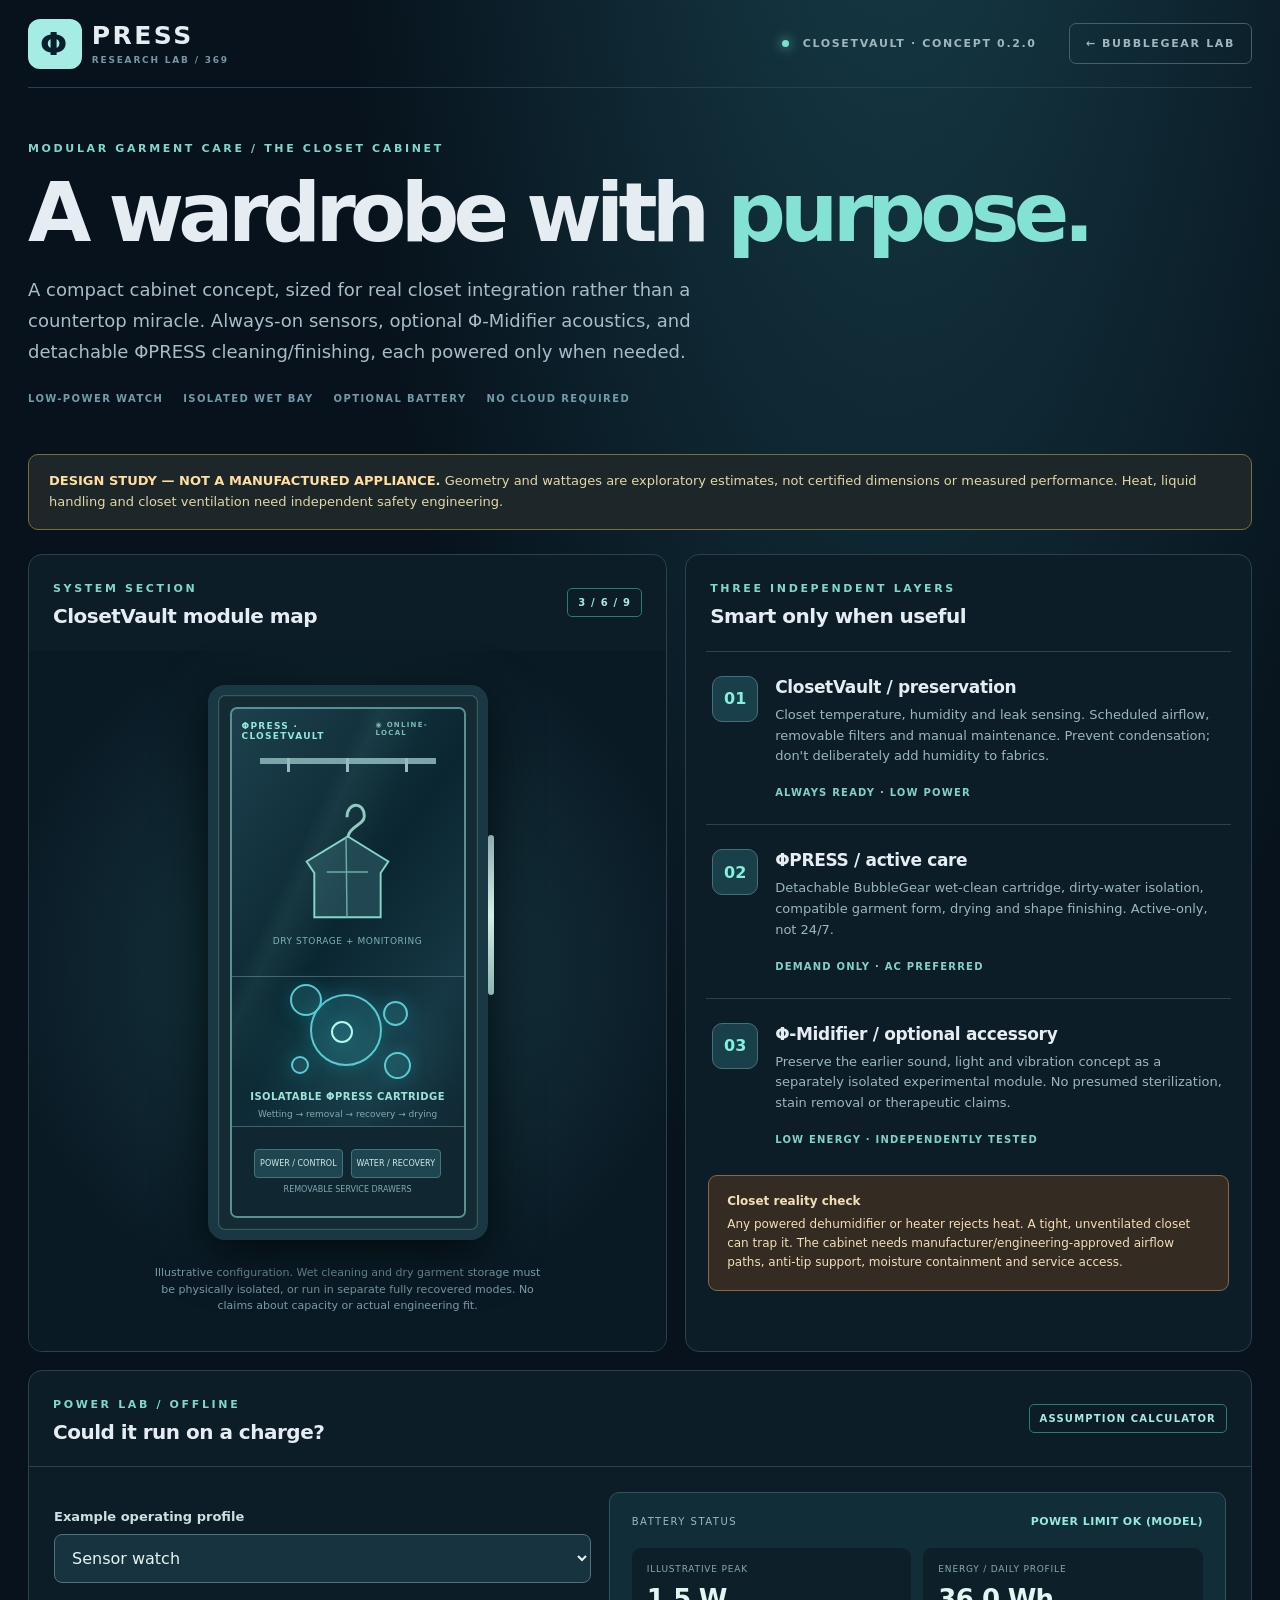
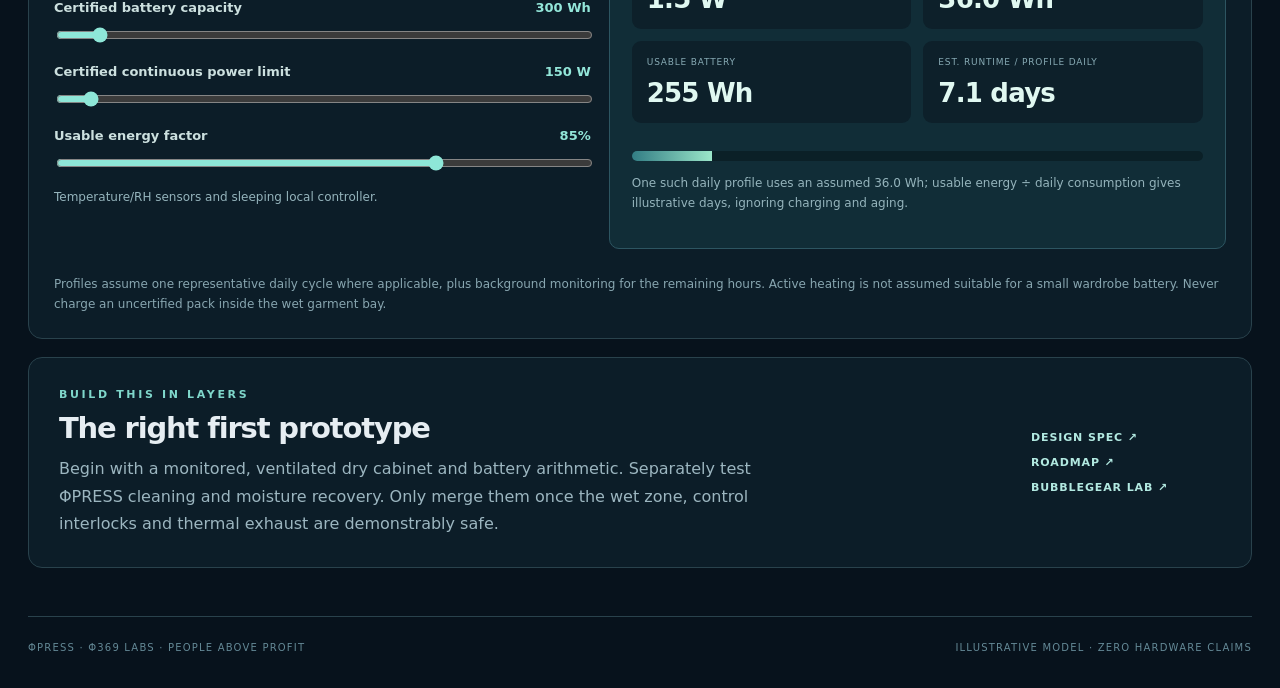
==== closetvault.html @ 200077fa "feat: add ClosetVault and Phi-Midifier cabinet power feasibility lab" ====
<!doctype html>
<html lang="en">
<head>
 <meta charset="UTF-8">
 <meta name="viewport" content="width=device-width, initial-scale=1">
 <meta name="theme-color" content="#08141e">
 <meta name="description" content="PhiPress ClosetVault, modular closet garment care concept and illustrative battery energy planner.">
 <title>ΦPRESS ClosetVault | Wardrobe Concept</title>
 <link rel="stylesheet" href="./assets/style.css">
 <link rel="stylesheet" href="./assets/closetvault.css">
</head>
<body>
<div class="shell">
<header class="topbar">
 <a class="brand" href="./"><span class="mark">Φ</span><span>PRESS<small>RESEARCH LAB / 369</small></span></a>
 <span class="build"><span class="pulse"></span> CLOSETVAULT · CONCEPT 0.2.0</span>
 <a class="repo" href="./">← BUBBLEGEAR LAB</a>
</header>
<main>
<section class="hero closet-hero">
 <div class="eyebrow">MODULAR GARMENT CARE / THE CLOSET CABINET</div>
 <h1>A wardrobe with <span>purpose.</span></h1>
 <p>A compact cabinet concept, sized for real closet integration rather than a countertop miracle. Always-on sensors, optional Φ-Midifier acoustics, and detachable ΦPRESS cleaning/finishing, each powered only when needed.</p>
 <div class="hero-tags"><span>LOW-POWER WATCH</span><span>ISOLATED WET BAY</span><span>OPTIONAL BATTERY</span><span>NO CLOUD REQUIRED</span></div>
</section>
<div class="disclaimer"><strong>DESIGN STUDY — NOT A MANUFACTURED APPLIANCE.</strong> Geometry and wattages are exploratory estimates, not certified dimensions or measured performance. Heat, liquid handling and closet ventilation need independent safety engineering.</div>
<section class="vault-grid">
 <div class="panel vault-panel">
  <div class="panelhead"><div><span class="overline">SYSTEM SECTION</span><h2>ClosetVault module map</h2></div><span class="code">3 / 6 / 9</span></div>
  <div class="cabinet-graphic" role="img" aria-label="Front-view conceptual cabinet with dry garment hang zone, configurable cleaning bay and isolated removable lower power and collection drawers.">
   <div class="case">
    <div class="glass-door">
      <div class="cabinet-lights">ΦPRESS · CLOSETVAULT <span>◉ ONLINE-LOCAL</span></div>
      <div class="bar"><i></i><i></i><i></i></div>
      <div class="hang-zone" id="zone-dry">
       <svg class="hanger" viewBox="0 0 105 130" aria-hidden="true"><path d="M52 19 C52 3 70 2 70 18 C70 27 55 28 53 39" fill="none" stroke="#90c9bf" stroke-width="3"/><path d="M53 39 L95 65 L87 77 L87 123 L18 123 L18 77 L10 65 Z" fill="#204752" stroke="#84d6c8" stroke-width="2"/><path d="M51 39 L52 123 M31 76 L74 76" fill="none" stroke="#68ada7" stroke-width="1.5"/></svg>
       <span class="zone-stamp">DRY STORAGE + MONITORING</span>
      </div>
      <div class="treatment-zone" id="zone-treatment"><div class="bubbles"><b></b><b></b><b></b><b></b><b></b><b></b></div><span>ISOLATABLE ΦPRESS CARTRIDGE</span><small>Wetting → removal → recovery → drying</small></div>
      <div class="service-zone" id="zone-service"><div class="mini-tray"><div>POWER / CONTROL</div><div>WATER / RECOVERY</div></div><span>REMOVABLE SERVICE DRAWERS</span></div>
    </div>
    <div class="door-handle"></div>
   </div>
   <p>Illustrative configuration. Wet cleaning and dry garment storage must be physically isolated, or run in separate fully recovered modes. No claims about capacity or actual engineering fit.</p>
  </div>
 </div>
 <div class="panel modules">
   <div class="panelhead"><div><span class="overline">THREE INDEPENDENT LAYERS</span><h2>Smart only when useful</h2></div></div>
   <article class="module-card" data-zone="dry"><div class="module-icon">01</div><div><h3>ClosetVault / preservation</h3><p>Closet temperature, humidity and leak sensing. Scheduled airflow, removable filters and manual maintenance. Prevent condensation; don't deliberately add humidity to fabrics.</p><span class="module-hint">ALWAYS READY · LOW POWER</span></div></article>
   <article class="module-card" data-zone="treatment"><div class="module-icon">02</div><div><h3>ΦPRESS / active care</h3><p>Detachable BubbleGear wet-clean cartridge, dirty-water isolation, compatible garment form, drying and shape finishing. Active-only, not 24/7.</p><span class="module-hint">DEMAND ONLY · AC PREFERRED</span></div></article>
   <article class="module-card" data-zone="service"><div class="module-icon">03</div><div><h3>Φ-Midifier / optional accessory</h3><p>Preserve the earlier sound, light and vibration concept as a separately isolated experimental module. No presumed sterilization, stain removal or therapeutic claims.</p><span class="module-hint">LOW ENERGY · INDEPENDENTLY TESTED</span></div></article>
   <div class="installation-note"><strong>Closet reality check</strong><p>Any powered dehumidifier or heater rejects heat. A tight, unventilated closet can trap it. The cabinet needs manufacturer/engineering-approved airflow paths, anti-tip support, moisture containment and service access.</p></div>
 </div>
</section>
<section class="power-section panel" id="power">
 <div class="panelhead"><div><span class="overline">POWER LAB / OFFLINE</span><h2>Could it run on a charge?</h2></div><span class="code">ASSUMPTION CALCULATOR</span></div>
 <div class="power-grid">
  <div class="power-inputs">
    <label for="power-mode">Example operating profile</label>
    <select id="power-mode">
      <option value="watch">Sensor watch</option>
      <option value="preserve">Preservation airflow</option>
      <option value="midifier">Φ-Midifier vibration</option>
      <option value="refresh">Gentle refresh</option>
      <option value="bubblegear">BubbleGear wet cleaning (no heated dry)</option>
      <option value="finish">Thermal dry + press</option>
    </select>
    <label for="battery">Certified battery capacity <span id="battery-value">300 Wh</span></label>
    <input id="battery" type="range" min="100" max="3000" value="300" step="50">
    <label for="output">Certified continuous power limit <span id="output-value">150 W</span></label>
    <input id="output" type="range" min="50" max="2000" value="150" step="50">
    <label for="efficiency">Usable energy factor <span id="efficiency-value">85%</span></label>
    <input id="efficiency" type="range" min="60" max="95" value="85" step="5">
    <p class="power-note" id="profile-note">Monitoring only.</p>
  </div>
  <div class="power-results">
    <div class="result-lead"><span>BATTERY STATUS</span><strong id="power-status" aria-live="polite">SUPPORTED BY MODEL</strong></div>
    <div class="power-cards">
      <div><span>ILLUSTRATIVE PEAK</span><strong id="peak">1.5 W</strong></div>
      <div><span>ENERGY / DAILY PROFILE</span><strong id="daily">36 Wh</strong></div>
      <div><span>USABLE BATTERY</span><strong id="usable">255 Wh</strong></div>
      <div><span>EST. RUNTIME / PROFILE DAILY</span><strong id="days">7.1 days</strong></div>
    </div>
    <div class="power-bar"><div id="battery-fill"></div></div>
    <p class="power-note" id="power-detail">Values are illustrative. Real battery ratings, inverter surge, charging losses, temperatures, standby loads and thermal cycles will change results.</p>
  </div>
 </div>
 <div class="power-foot">Profiles assume one representative daily cycle where applicable, plus background monitoring for the remaining hours. Active heating is not assumed suitable for a small wardrobe battery. Never charge an uncertified pack inside the wet garment bay.</div>
</section>
<section class="next panel"><div><div class="overline">BUILD THIS IN LAYERS</div><h2>The right first prototype</h2><p>Begin with a monitored, ventilated dry cabinet and battery arithmetic. Separately test ΦPRESS cleaning and moisture recovery. Only merge them once the wet zone, control interlocks and thermal exhaust are demonstrably safe.</p></div><div class="nextlinks"><a href="./docs/closetvault-concept.md">DESIGN SPEC ↗</a><a href="./docs/roadmap.md">ROADMAP ↗</a><a href="./">BUBBLEGEAR LAB ↗</a></div></section>
</main>
<footer><span>ΦPRESS · Φ369 LABS · PEOPLE ABOVE PROFIT</span><span>ILLUSTRATIVE MODEL · ZERO HARDWARE CLAIMS</span></footer>
</div>
<script type="module" src="./assets/closetvault.js"></script>
</body>
</html>
---- assets/style.css ----
:root{color-scheme:dark;font-family:Inter,ui-sans-serif,system-ui,-apple-system,Segoe UI,sans-serif;background:#07121c;color:#e6edf2;font-synthesis:none}
*{box-sizing:border-box}html{scroll-behavior:smooth}body{margin:0;background:radial-gradient(ellipse at 70% -20%,#18414d 0%,transparent 45%),#07121c}a{color:inherit}
.shell{max-width:1330px;margin:auto;padding:0 28px}.topbar{min-height:88px;border-bottom:1px solid #27404b;display:flex;align-items:center;gap:32px}
.brand{display:flex;align-items:center;gap:10px;text-decoration:none;font-weight:900;letter-spacing:.1em;font-size:25px;line-height:1}.brand .mark{background:#a5ede4;color:#07202b;padding:9px 12px;border-radius:12px;font-size:32px}.brand small{display:block;letter-spacing:.2em;font-weight:600;font-size:9px;color:#7796a4;margin-top:8px}
.build,.repo{font-size:11px;letter-spacing:.15em;font-weight:700;color:#9eb7bd}.build{margin-left:auto}.repo{text-decoration:none;border:1px solid #42606a;padding:13px 16px;border-radius:7px}.repo:hover{background:#17313d}.pulse{display:inline-block;background:#7be0ca;width:7px;height:7px;border-radius:50%;box-shadow:0 0 12px #7be0ca;margin-right:8px}
.hero{padding:54px 0 26px}.eyebrow,.overline{color:#7fd7cb;letter-spacing:.24em;font-size:11px;font-weight:800}.hero h1{font-size:clamp(50px,7vw,104px);line-height:1.03;letter-spacing:-.07em;margin:16px 0 20px;font-weight:800}.hero h1 span{color:#83e2d3}.hero p{max-width:760px;color:#a8bdc7;font-size:18px;line-height:1.7;margin:0}.hero p strong{color:#e3f6f4}.hero-tags{display:flex;gap:20px;flex-wrap:wrap;margin-top:26px;color:#6f9caa;font-size:10px;letter-spacing:.14em;font-weight:800}
.disclaimer{background:#1d2729;border:1px solid #786e39;border-radius:10px;padding:16px 20px;color:#e3d7a6;font-size:13px;line-height:1.6;margin:24px 0}.disclaimer strong{color:#ffdea0}
.workspace{display:grid;grid-template-columns:minmax(0,1.65fr) minmax(320px,1fr);gap:18px}.panel{background:#0c1d28;border:1px solid #29424c;border-radius:14px;overflow:hidden}.panelhead{display:flex;justify-content:space-between;align-items:center;padding:22px 24px;min-height:96px}.panelhead h2{margin:8px 0 0;font-size:20px;letter-spacing:-.025em}.live,.code{border:1px solid #2c7a75;color:#a5ede4;padding:8px 10px;border-radius:5px;font-size:10px;font-weight:800;letter-spacing:.12em}.view{height:min(45vw,510px);min-height:360px;background:radial-gradient(circle at center,#102c3c 0%,#091a25 62%,#09151f);position:relative;border-top:1px solid #253d46;border-bottom:1px solid #253d46}.view canvas{width:100%;height:100%;display:block}.view-label{position:absolute;font-family:ui-monospace,monospace;letter-spacing:.1em;font-size:10px;color:#6993a2;pointer-events:none}.label-tl{left:20px;top:16px}.label-tr{right:20px;top:16px}.label-bl{left:20px;bottom:16px}.label-br{right:20px;bottom:16px}
.legend{display:flex;align-items:center;gap:22px;flex-wrap:wrap;color:#9db8c0;font-size:11px;padding:17px 24px}.dot{display:inline-block;width:8px;height:8px;border-radius:50%;margin-right:8px}.dot.attached{background:#d8b680}.dot.mobile{background:#72e7eb}.dot.captured{background:#8acaa0}.actions{border-top:1px solid #29424c;padding:18px 24px;display:flex;align-items:center;gap:12px;flex-wrap:wrap}button{font:inherit;cursor:pointer;border-radius:7px;padding:13px 17px;font-weight:800;letter-spacing:.04em;font-size:12px;transition:filter .15s}button:hover{filter:brightness(1.14)}button:focus-visible,select:focus-visible,input:focus-visible,a:focus-visible{outline:2px solid #a5ede4;outline-offset:3px}.primary{border:0;background:#94eadb;color:#0c2d34}.secondary{background:#132c37;border:1px solid #41606a;color:#b9d6dd}.elapsed{margin-left:auto;color:#89acba;font:12px ui-monospace,monospace}
.controls{padding-bottom:18px}.controls .panelhead{border-bottom:1px solid #29424c}.controls>.field{display:block;margin:24px 24px 10px;color:#a5bdc6;font-size:12px;font-weight:750;letter-spacing:.06em}.controls select{display:block;width:calc(100% - 48px);margin:0 24px;border:1px solid #3b5b65;border-radius:8px;background:#112b38;color:#e8f2f5;font:inherit;font-size:14px;padding:13px}
.sliders{margin:32px 24px 0}.sliderhead{display:flex;justify-content:space-between;gap:14px;font-size:13px;color:#cadbe0;margin:22px 0 11px}.sliderhead output{color:#83e2d3;font:700 13px ui-monospace,monospace}.sliders input{width:100%;accent-color:#84e0d3;cursor:pointer}.note{margin:30px 24px 20px;color:#80a1ae;line-height:1.7;font-size:12px}.readout{border-top:1px solid #29424c;padding:22px 24px;display:flex;align-items:center;justify-content:space-between;gap:12px}.readout span{font-size:10px;letter-spacing:.15em;color:#739baa}.readout strong{font-size:11px;letter-spacing:.07em;color:#a5ede4;text-align:right}
.metrics{display:grid;grid-template-columns:repeat(4,minmax(0,1fr));gap:18px;margin-top:18px}.metric{padding:24px}.metric span{font-size:10px;font-weight:800;color:#88aebb;letter-spacing:.14em}.metric strong{display:block;font-size:38px;margin:13px 0;font-variant-numeric:tabular-nums;letter-spacing:-.04em}.metric small{display:block;color:#7292a0;font-size:11px;line-height:1.6}.metric.highlight{background:#123e43;border-color:#2a817b}.metric.highlight strong{color:#a4f5e5}.metric.highlight small{color:#9cc9c6}
.next{margin:18px 0 48px;padding:30px;display:flex;justify-content:space-between;gap:50px;align-items:center}.next h2{font-size:29px;letter-spacing:-.04em;margin:10px 0}.next p{max-width:700px;line-height:1.7;color:#9cb6c0;margin:0}.nextlinks{display:flex;flex-direction:column;min-width:190px;gap:12px}.nextlinks a{color:#b2e9e1;font-size:11px;font-weight:800;letter-spacing:.08em;text-decoration:none}.nextlinks a:hover{text-decoration:underline}footer{border-top:1px solid #29424c;padding:25px 0 35px;display:flex;justify-content:space-between;gap:20px;color:#648996;font-size:10px;letter-spacing:.12em}
@media(max-width:900px){.workspace{grid-template-columns:1fr}.view{height:480px}.metrics{grid-template-columns:repeat(2,1fr)}.next{align-items:flex-start;flex-direction:column}.build{display:none}.repo{margin-left:auto}}@media(max-width:550px){.shell{padding:0 14px}.topbar{min-height:74px;gap:10px}.brand{font-size:19px}.brand .mark{font-size:24px;padding:8px}.repo{font-size:9px;padding:10px}.hero{padding:38px 0 10px}.hero p{font-size:15px}.view{height:365px;min-height:0}.view-label{font-size:8px}.legend{gap:12px}.metrics{gap:10px}.metric{padding:17px}.metric strong{font-size:28px}.panelhead{padding:18px}.next{padding:22px}.elapsed{width:100%;margin-left:0}footer{flex-direction:column}}
---- assets/closetvault.css ----
.closet-hero h1{font-size:clamp(45px,6.4vw,89px)}.vault-grid{display:grid;grid-template-columns:minmax(0,1.06fr) minmax(340px,.94fr);gap:18px}.cabinet-graphic{padding:18px 20px 20px;background:radial-gradient(circle at 50% 45%,#173c44,#0a1a25 70%);min-height:700px;display:flex;flex-direction:column;align-items:center;justify-content:center}.case{width:min(280px,85%);height:555px;background:#142b33;border:10px solid #193843;border-radius:17px;box-shadow:0 14px 50px #02090c, inset 0 0 2px #99dcd2;position:relative;padding:12px}.glass-door{height:100%;border-radius:7px;background:linear-gradient(125deg,#1d414d,#0a2631 44%,#163744 70%,#0b202a);border:2px solid #5a9091;display:flex;flex-direction:column;overflow:hidden;position:relative}.glass-door:after{content:"";position:absolute;inset:0;background:linear-gradient(115deg,transparent 28%,rgba(155,235,218,.06) 32%,transparent 43%);pointer-events:none}.cabinet-lights{color:#8fe8da;padding:12px 10px;font-size:9px;letter-spacing:.14em;font-weight:800;display:flex;justify-content:space-between}.cabinet-lights span{font-size:7px;color:#78b9b4}.bar{height:6px;background:#7ca5a9;margin:5px 28px;display:flex;justify-content:space-around}.bar i{width:3px;height:14px;background:#96bbc2}.hang-zone{height:210px;border-bottom:1px solid #44616a;display:flex;flex-direction:column;align-items:center;justify-content:center;gap:12px}.hanger{height:125px;max-width:120px}.zone-stamp{font-size:9px;letter-spacing:.06em;color:#7cb4b6}.treatment-zone{flex:1;min-height:150px;display:flex;align-items:center;justify-content:center;flex-direction:column;border-bottom:1px solid #44616a;background:radial-gradient(ellipse at 50% 50%,rgba(64,195,193,.14),transparent 70%)}.treatment-zone>span{font-size:10px;color:#9de3d9;letter-spacing:.045em;font-weight:800}.treatment-zone small{margin-top:7px;font-size:9px;color:#83a9b2}.bubbles{position:relative;height:95px;width:130px;margin-bottom:12px}.bubbles b{position:absolute;border-radius:50%;border:2px solid #5bc9d1;background:#2b85904a;box-shadow:0 0 18px #1ca6b448}.bubbles b:nth-child(1){width:72px;height:72px;top:10px;left:27px}.bubbles b:nth-child(2){width:32px;height:32px;top:0;left:7px}.bubbles b:nth-child(3){width:27px;height:27px;bottom:0;right:2px}.bubbles b:nth-child(4){width:25px;height:25px;top:17px;right:5px}.bubbles b:nth-child(5){width:18px;height:18px;bottom:5px;left:8px}.bubbles b:nth-child(6){width:22px;height:22px;top:37px;left:48px;border-color:#b8f7e9}.service-zone{height:90px;background:#102732;display:flex;flex-direction:column;align-items:center;justify-content:center}.mini-tray{display:flex;gap:8px}.mini-tray div{font-size:8px;padding:9px 5px;background:#1e4550;border:1px solid #41747b;border-radius:4px;color:#d1e9e6}.service-zone span{font-size:8px;color:#7fa9b2;margin-top:7px}.door-handle{position:absolute;right:-16px;top:140px;width:6px;height:160px;background:linear-gradient(#91acb1,#d3eee5,#8db5b2);border-radius:3px}.cabinet-graphic p{font-size:11px;line-height:1.5;color:#789da9;max-width:400px;text-align:center;margin:25px 0 0}.modules .module-card{margin:0 20px;border-top:1px solid #28444e;padding:24px 6px;display:flex;gap:17px}.module-icon{border:1px solid #427276;background:#19404a;border-radius:10px;min-width:46px;height:46px;display:grid;place-items:center;color:#83f0e0;font-weight:900}.module-card h3{font-size:17px;letter-spacing:-.02em;margin:1px 0 8px}.module-card p{color:#9bb7be;font-size:13px;line-height:1.6;margin:0 0 14px}.module-hint{font-size:10px;letter-spacing:.12em;color:#82d1c4;font-weight:800}.installation-note{margin:4px 22px 24px;background:#342b23;border:1px solid #836b46;border-radius:9px;padding:18px;color:#f2dfb6;font-size:12px}.installation-note p{line-height:1.6;margin:7px 0 0}.power-section{margin-top:18px}.power-section>.panelhead{border-bottom:1px solid #28444e}.power-grid{display:grid;grid-template-columns:1fr 1.15fr;gap:18px;padding:25px}.power-inputs label{font-size:13px;font-weight:700;display:flex;justify-content:space-between;margin:17px 0 10px;gap:10px;color:#cce0df}.power-inputs label span{color:#93e6d9;font-variant-numeric:tabular-nums}.power-inputs select{width:100%;background:#173340;border:1px solid #51717c;color:#e5f5f0;border-radius:8px;padding:13px;font:inherit}.power-inputs input{width:100%;accent-color:#8ee7d8;cursor:pointer}.power-note{font-size:12px;color:#95b4bc;line-height:1.7}.power-results{background:#112d37;border:1px solid #2d5561;border-radius:10px;padding:22px}.result-lead{display:flex;justify-content:space-between;align-items:center;gap:15px}.result-lead span{font-size:10px;letter-spacing:.15em;color:#9cb9c0}.result-lead strong{font-size:11px;letter-spacing:.04em;color:#95eadb}.result-lead strong.warning{color:#f2bd78}.power-cards{display:grid;grid-template-columns:1fr 1fr;gap:12px;margin-top:20px}.power-cards>div{background:#0d202a;border-radius:9px;padding:15px}.power-cards span{font-size:9px;line-height:1.5;letter-spacing:.09em;color:#87aab4;display:block}.power-cards strong{font-size:26px;letter-spacing:-.03em;margin-top:8px;display:block;color:#e0f8f1;font-variant-numeric:tabular-nums}.power-bar{height:10px;background:#0b2027;border-radius:6px;margin-top:28px;overflow:hidden}.power-bar>div{height:100%;background:linear-gradient(90deg,#327d84,#9be6c9);width:0%;transition:width .25s}.power-foot{padding:0 25px 24px;color:#88a6b0;font-size:12px;line-height:1.7}.next{margin-top:18px}@media(max-width:940px){.vault-grid{grid-template-columns:1fr}.power-grid{grid-template-columns:1fr}.cabinet-graphic{min-height:620px}}@media(max-width:540px){.cabinet-graphic{min-height:600px}.power-grid{padding:16px}.power-cards strong{font-size:20px}.power-cards span{font-size:8px}.result-lead{align-items:flex-start;flex-direction:column}}
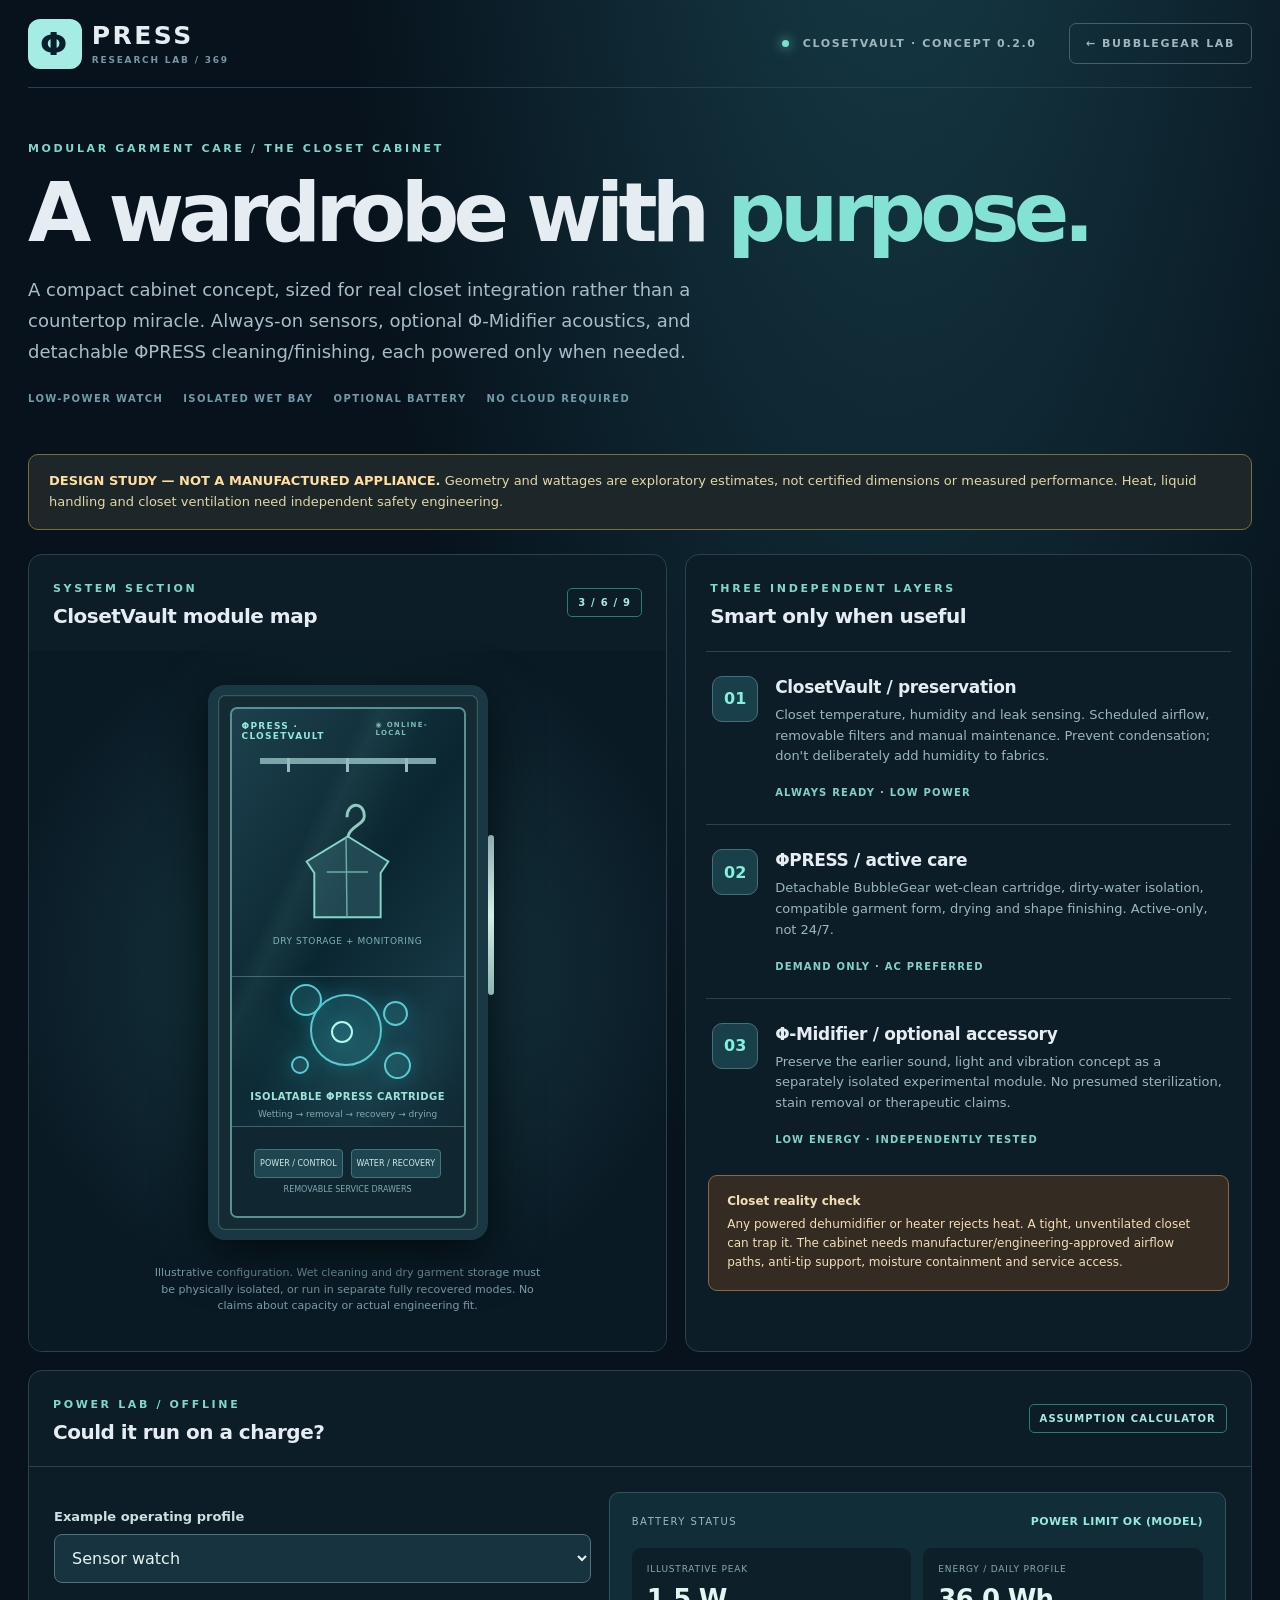
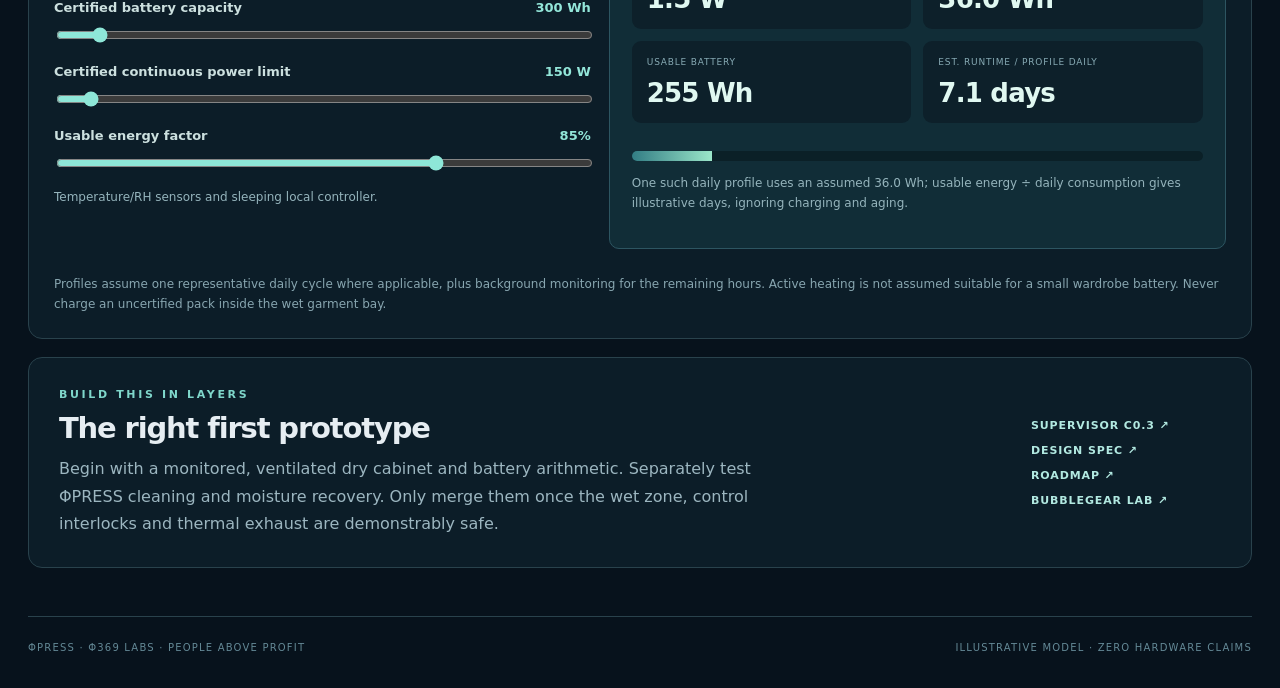
==== commit 0ca922ac: "feat: add ClosetVault C0.3 offline advisory supervisor" ====
--- a/closetvault.html
+++ b/closetvault.html
@@ -87,7 +87,7 @@
  </div>
  <div class="power-foot">Profiles assume one representative daily cycle where applicable, plus background monitoring for the remaining hours. Active heating is not assumed suitable for a small wardrobe battery. Never charge an uncertified pack inside the wet garment bay.</div>
 </section>
-<section class="next panel"><div><div class="overline">BUILD THIS IN LAYERS</div><h2>The right first prototype</h2><p>Begin with a monitored, ventilated dry cabinet and battery arithmetic. Separately test ΦPRESS cleaning and moisture recovery. Only merge them once the wet zone, control interlocks and thermal exhaust are demonstrably safe.</p></div><div class="nextlinks"><a href="./docs/closetvault-concept.md">DESIGN SPEC ↗</a><a href="./docs/roadmap.md">ROADMAP ↗</a><a href="./">BUBBLEGEAR LAB ↗</a></div></section>
+<section class="next panel"><div><div class="overline">BUILD THIS IN LAYERS</div><h2>The right first prototype</h2><p>Begin with a monitored, ventilated dry cabinet and battery arithmetic. Separately test ΦPRESS cleaning and moisture recovery. Only merge them once the wet zone, control interlocks and thermal exhaust are demonstrably safe.</p></div><div class="nextlinks"><a href="./supervisor.html">SUPERVISOR C0.3 ↗</a><a href="./docs/closetvault-concept.md">DESIGN SPEC ↗</a><a href="./docs/roadmap.md">ROADMAP ↗</a><a href="./">BUBBLEGEAR LAB ↗</a></div></section>
 </main>
 <footer><span>ΦPRESS · Φ369 LABS · PEOPLE ABOVE PROFIT</span><span>ILLUSTRATIVE MODEL · ZERO HARDWARE CLAIMS</span></footer>
 </div>
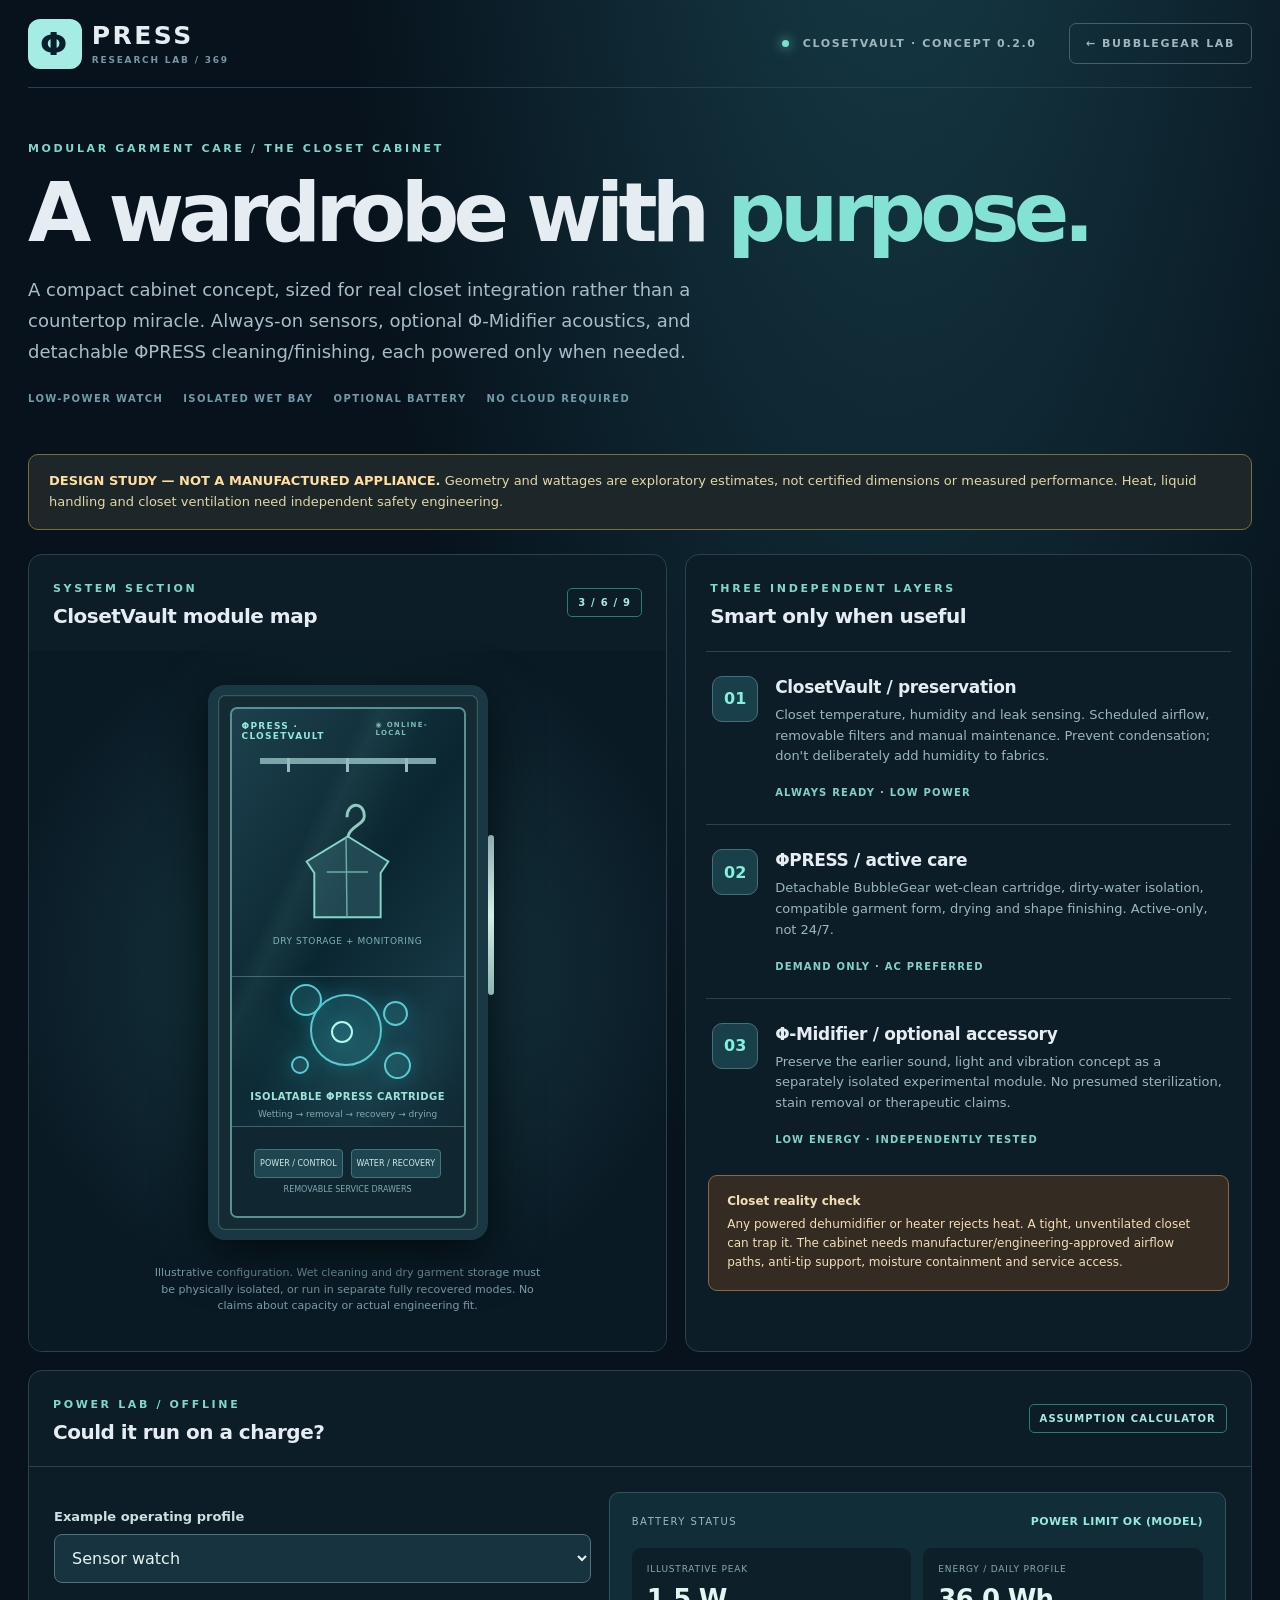
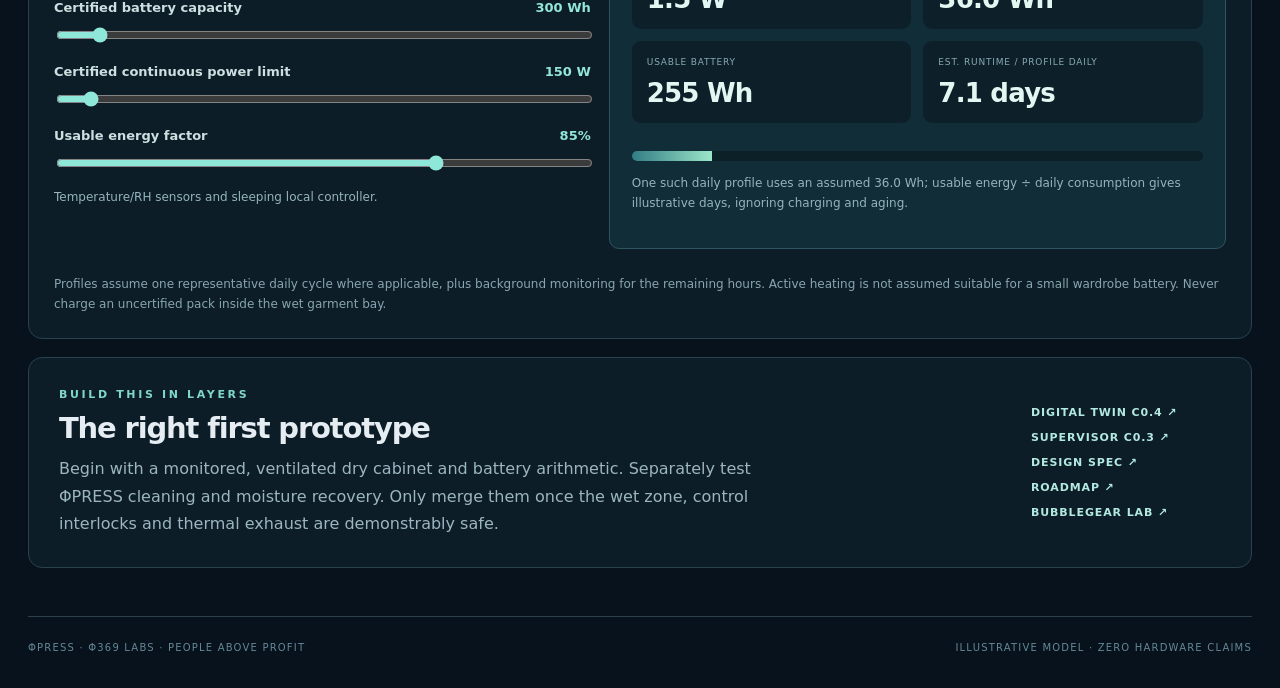
==== commit a4aca9c5: "feat: add ClosetVault C0.4 water and energy digital twin" ====
--- a/closetvault.html
+++ b/closetvault.html
@@ -87,7 +87,7 @@
  </div>
  <div class="power-foot">Profiles assume one representative daily cycle where applicable, plus background monitoring for the remaining hours. Active heating is not assumed suitable for a small wardrobe battery. Never charge an uncertified pack inside the wet garment bay.</div>
 </section>
-<section class="next panel"><div><div class="overline">BUILD THIS IN LAYERS</div><h2>The right first prototype</h2><p>Begin with a monitored, ventilated dry cabinet and battery arithmetic. Separately test ΦPRESS cleaning and moisture recovery. Only merge them once the wet zone, control interlocks and thermal exhaust are demonstrably safe.</p></div><div class="nextlinks"><a href="./supervisor.html">SUPERVISOR C0.3 ↗</a><a href="./docs/closetvault-concept.md">DESIGN SPEC ↗</a><a href="./docs/roadmap.md">ROADMAP ↗</a><a href="./">BUBBLEGEAR LAB ↗</a></div></section>
+<section class="next panel"><div><div class="overline">BUILD THIS IN LAYERS</div><h2>The right first prototype</h2><p>Begin with a monitored, ventilated dry cabinet and battery arithmetic. Separately test ΦPRESS cleaning and moisture recovery. Only merge them once the wet zone, control interlocks and thermal exhaust are demonstrably safe.</p></div><div class="nextlinks"><a href="./twin.html">DIGITAL TWIN C0.4 ↗</a><a href="./supervisor.html">SUPERVISOR C0.3 ↗</a><a href="./docs/closetvault-concept.md">DESIGN SPEC ↗</a><a href="./docs/roadmap.md">ROADMAP ↗</a><a href="./">BUBBLEGEAR LAB ↗</a></div></section>
 </main>
 <footer><span>ΦPRESS · Φ369 LABS · PEOPLE ABOVE PROFIT</span><span>ILLUSTRATIVE MODEL · ZERO HARDWARE CLAIMS</span></footer>
 </div>
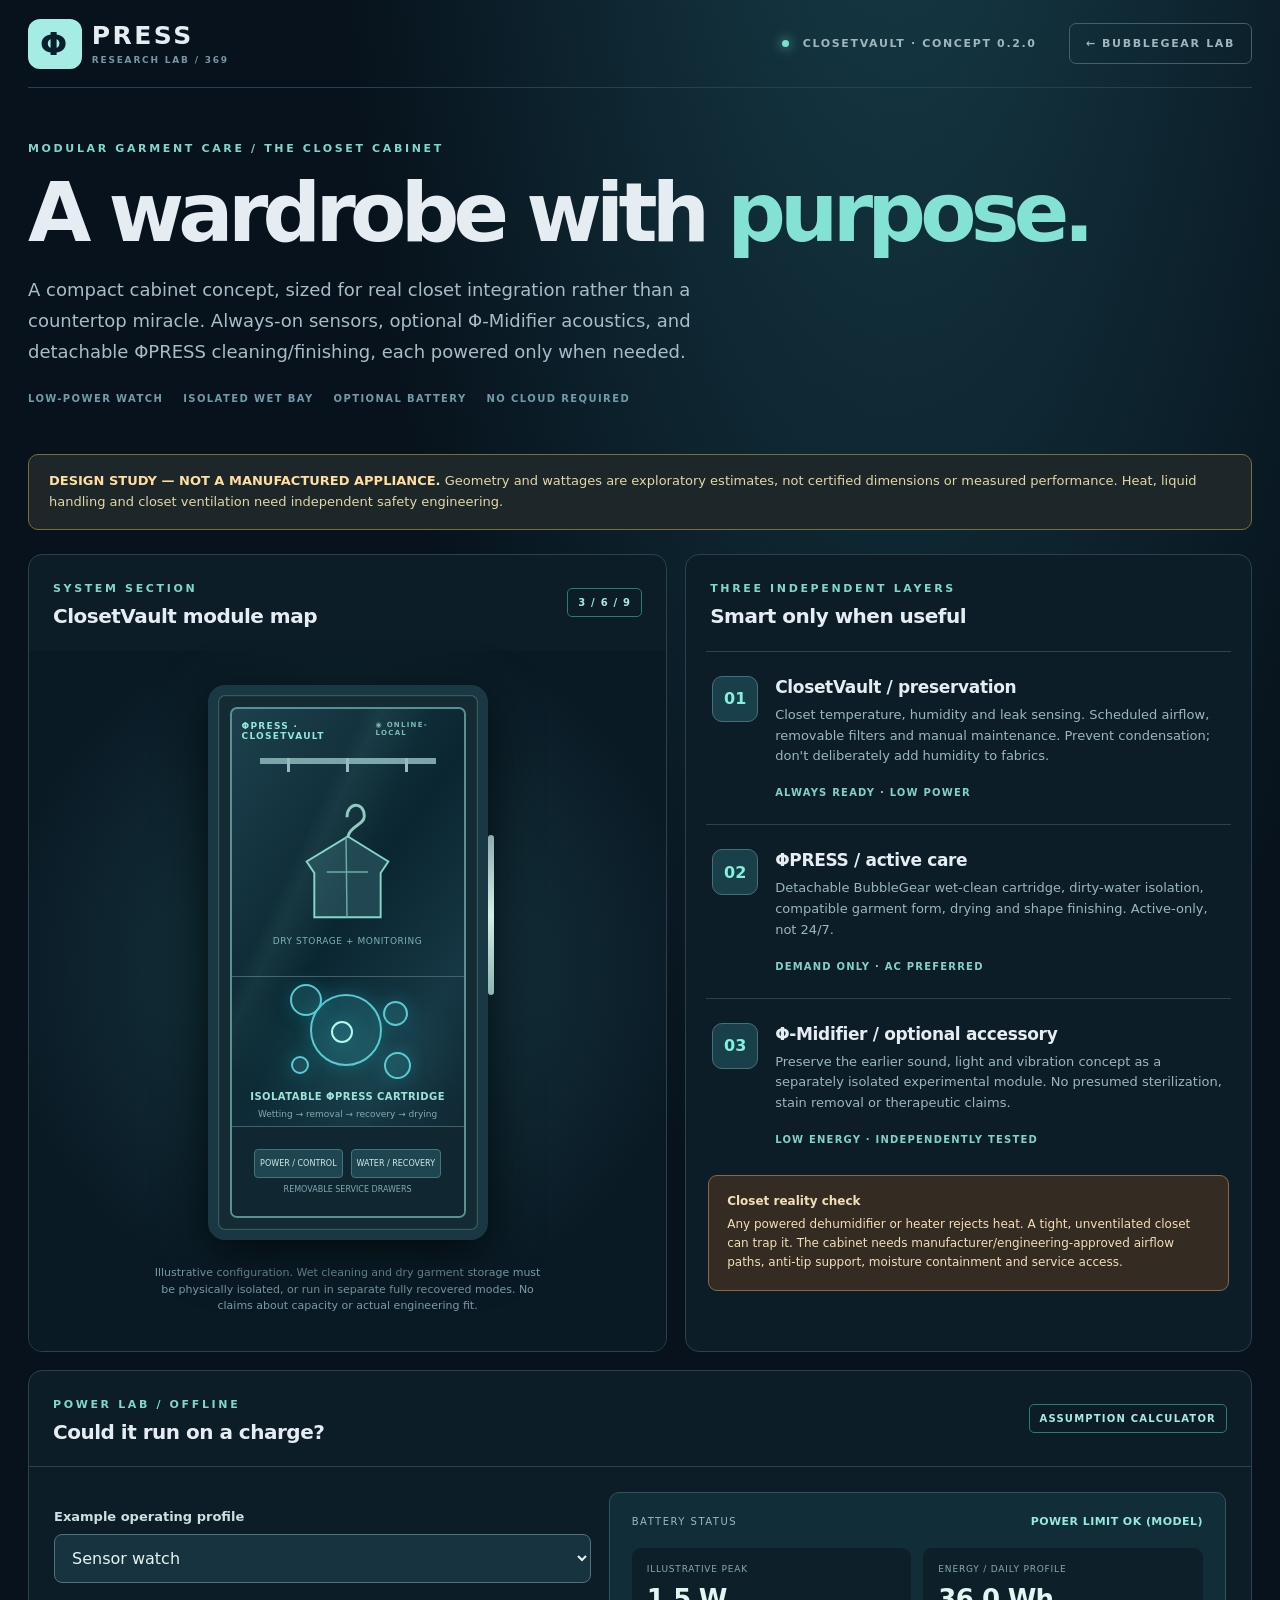
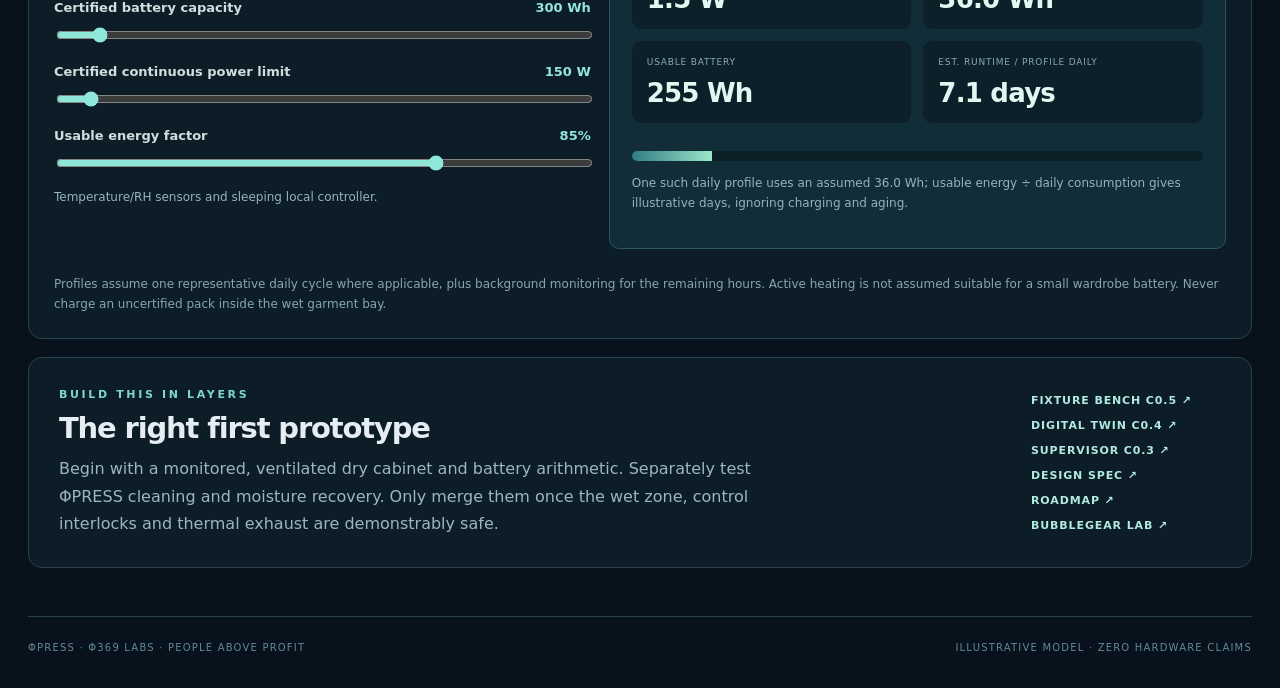
==== commit 25b0c94c: "feat: add C0.5 modular fixture and cartridge engineering bench" ====
--- a/closetvault.html
+++ b/closetvault.html
@@ -87,7 +87,7 @@
  </div>
  <div class="power-foot">Profiles assume one representative daily cycle where applicable, plus background monitoring for the remaining hours. Active heating is not assumed suitable for a small wardrobe battery. Never charge an uncertified pack inside the wet garment bay.</div>
 </section>
-<section class="next panel"><div><div class="overline">BUILD THIS IN LAYERS</div><h2>The right first prototype</h2><p>Begin with a monitored, ventilated dry cabinet and battery arithmetic. Separately test ΦPRESS cleaning and moisture recovery. Only merge them once the wet zone, control interlocks and thermal exhaust are demonstrably safe.</p></div><div class="nextlinks"><a href="./twin.html">DIGITAL TWIN C0.4 ↗</a><a href="./supervisor.html">SUPERVISOR C0.3 ↗</a><a href="./docs/closetvault-concept.md">DESIGN SPEC ↗</a><a href="./docs/roadmap.md">ROADMAP ↗</a><a href="./">BUBBLEGEAR LAB ↗</a></div></section>
+<section class="next panel"><div><div class="overline">BUILD THIS IN LAYERS</div><h2>The right first prototype</h2><p>Begin with a monitored, ventilated dry cabinet and battery arithmetic. Separately test ΦPRESS cleaning and moisture recovery. Only merge them once the wet zone, control interlocks and thermal exhaust are demonstrably safe.</p></div><div class="nextlinks"><a href="./fixture-bench.html">FIXTURE BENCH C0.5 ↗</a><a href="./twin.html">DIGITAL TWIN C0.4 ↗</a><a href="./supervisor.html">SUPERVISOR C0.3 ↗</a><a href="./docs/closetvault-concept.md">DESIGN SPEC ↗</a><a href="./docs/roadmap.md">ROADMAP ↗</a><a href="./">BUBBLEGEAR LAB ↗</a></div></section>
 </main>
 <footer><span>ΦPRESS · Φ369 LABS · PEOPLE ABOVE PROFIT</span><span>ILLUSTRATIVE MODEL · ZERO HARDWARE CLAIMS</span></footer>
 </div>
